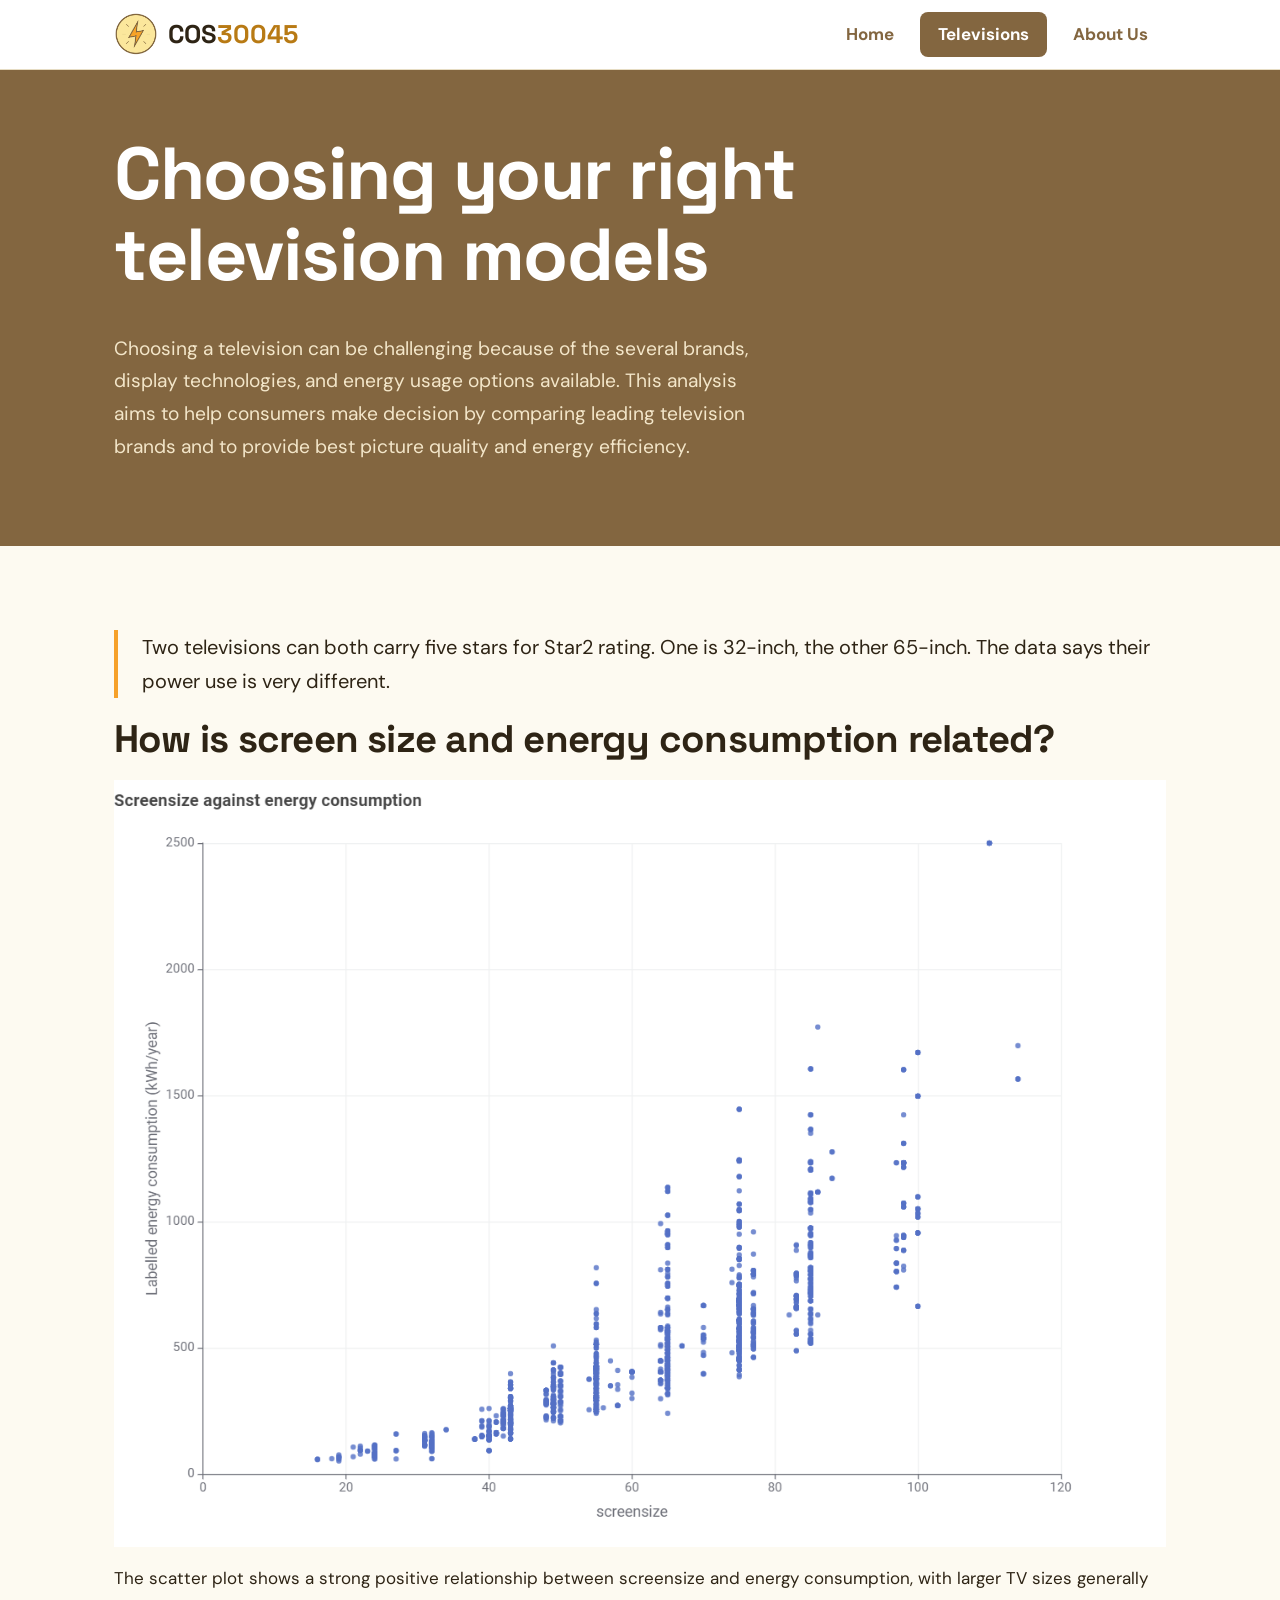
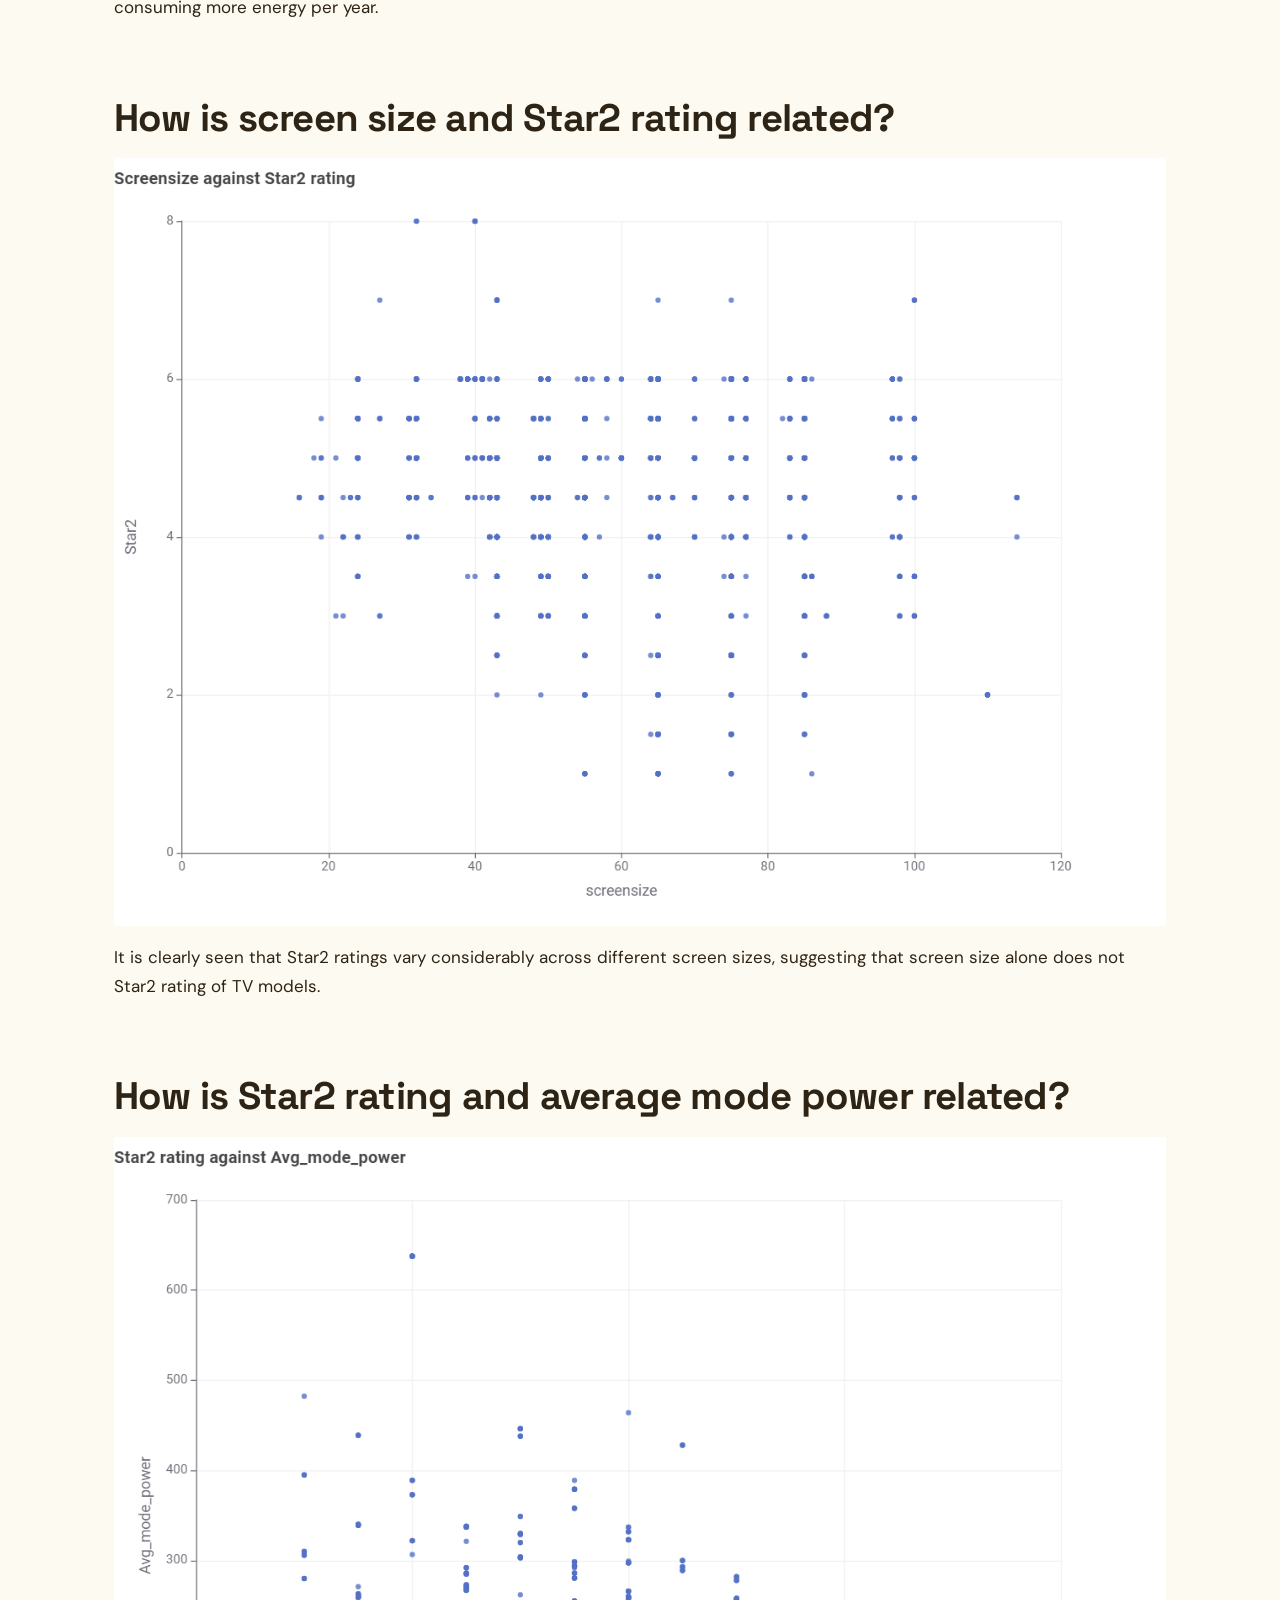
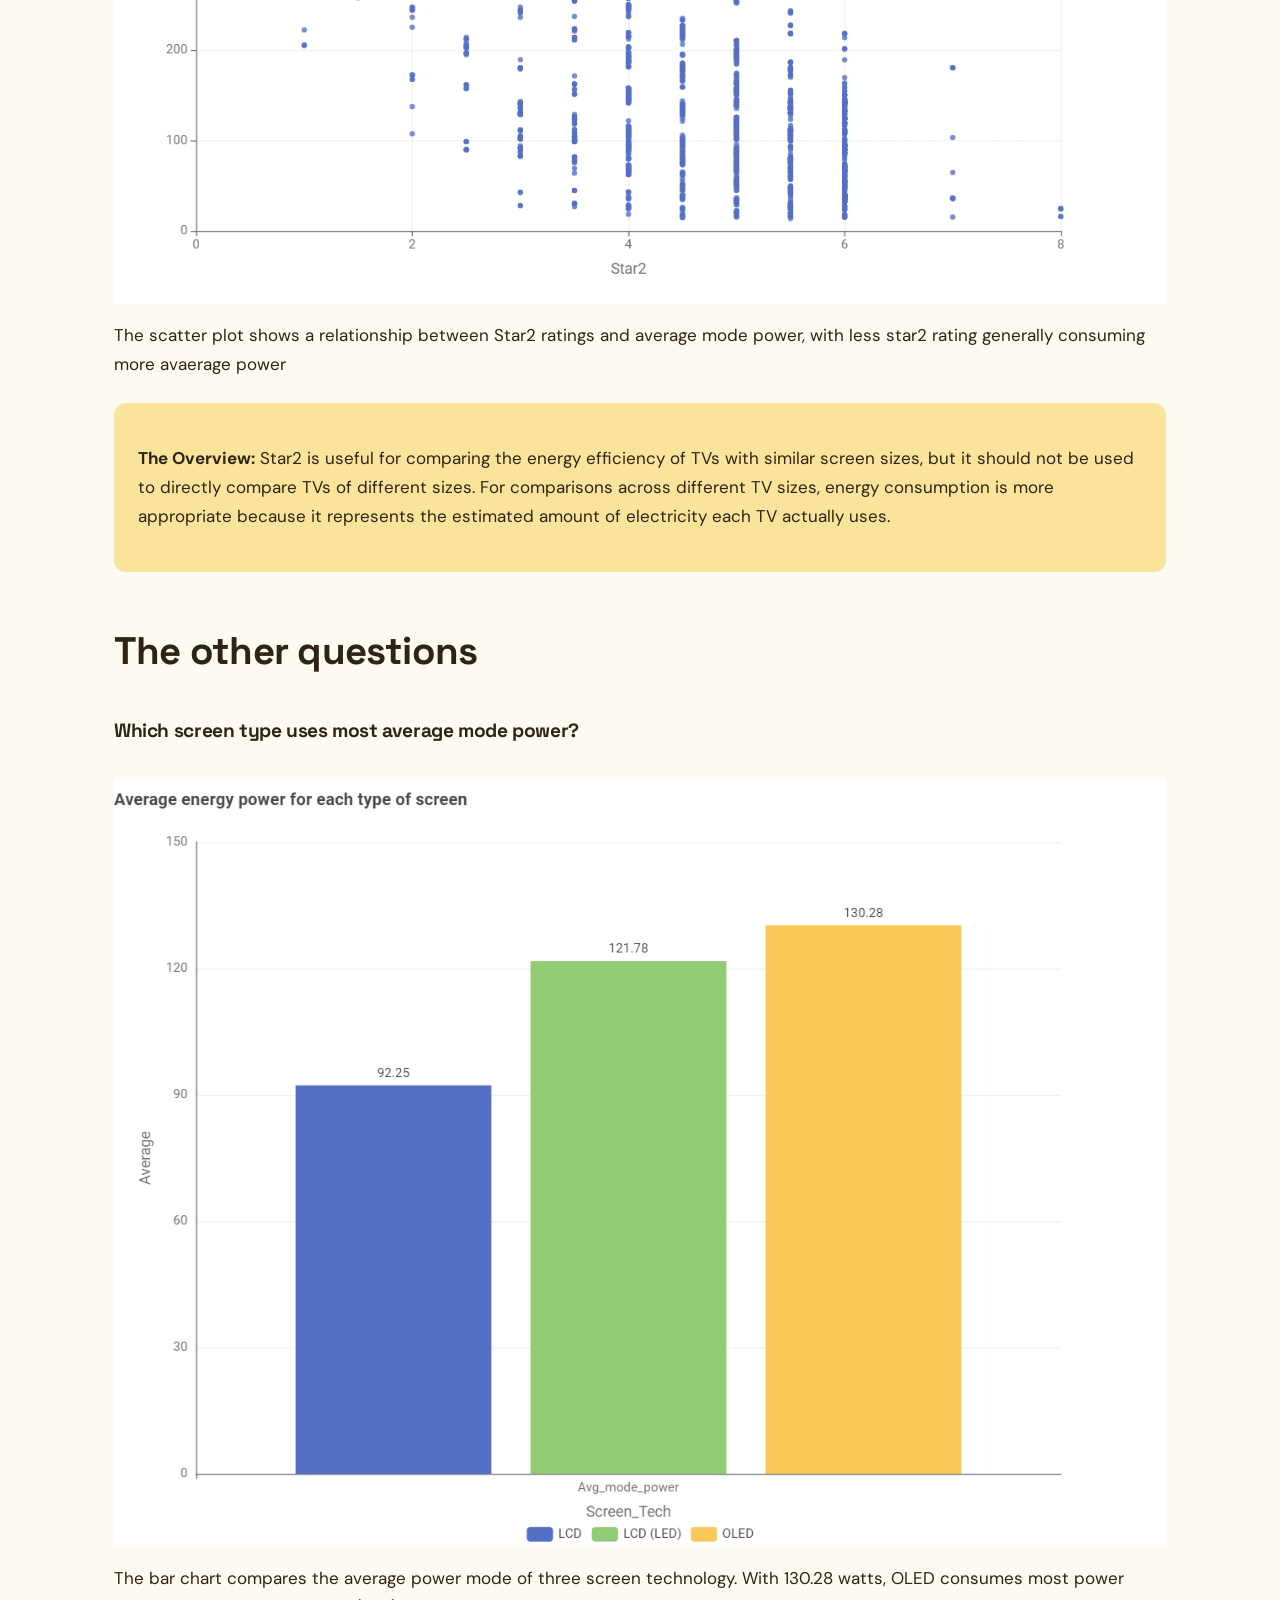
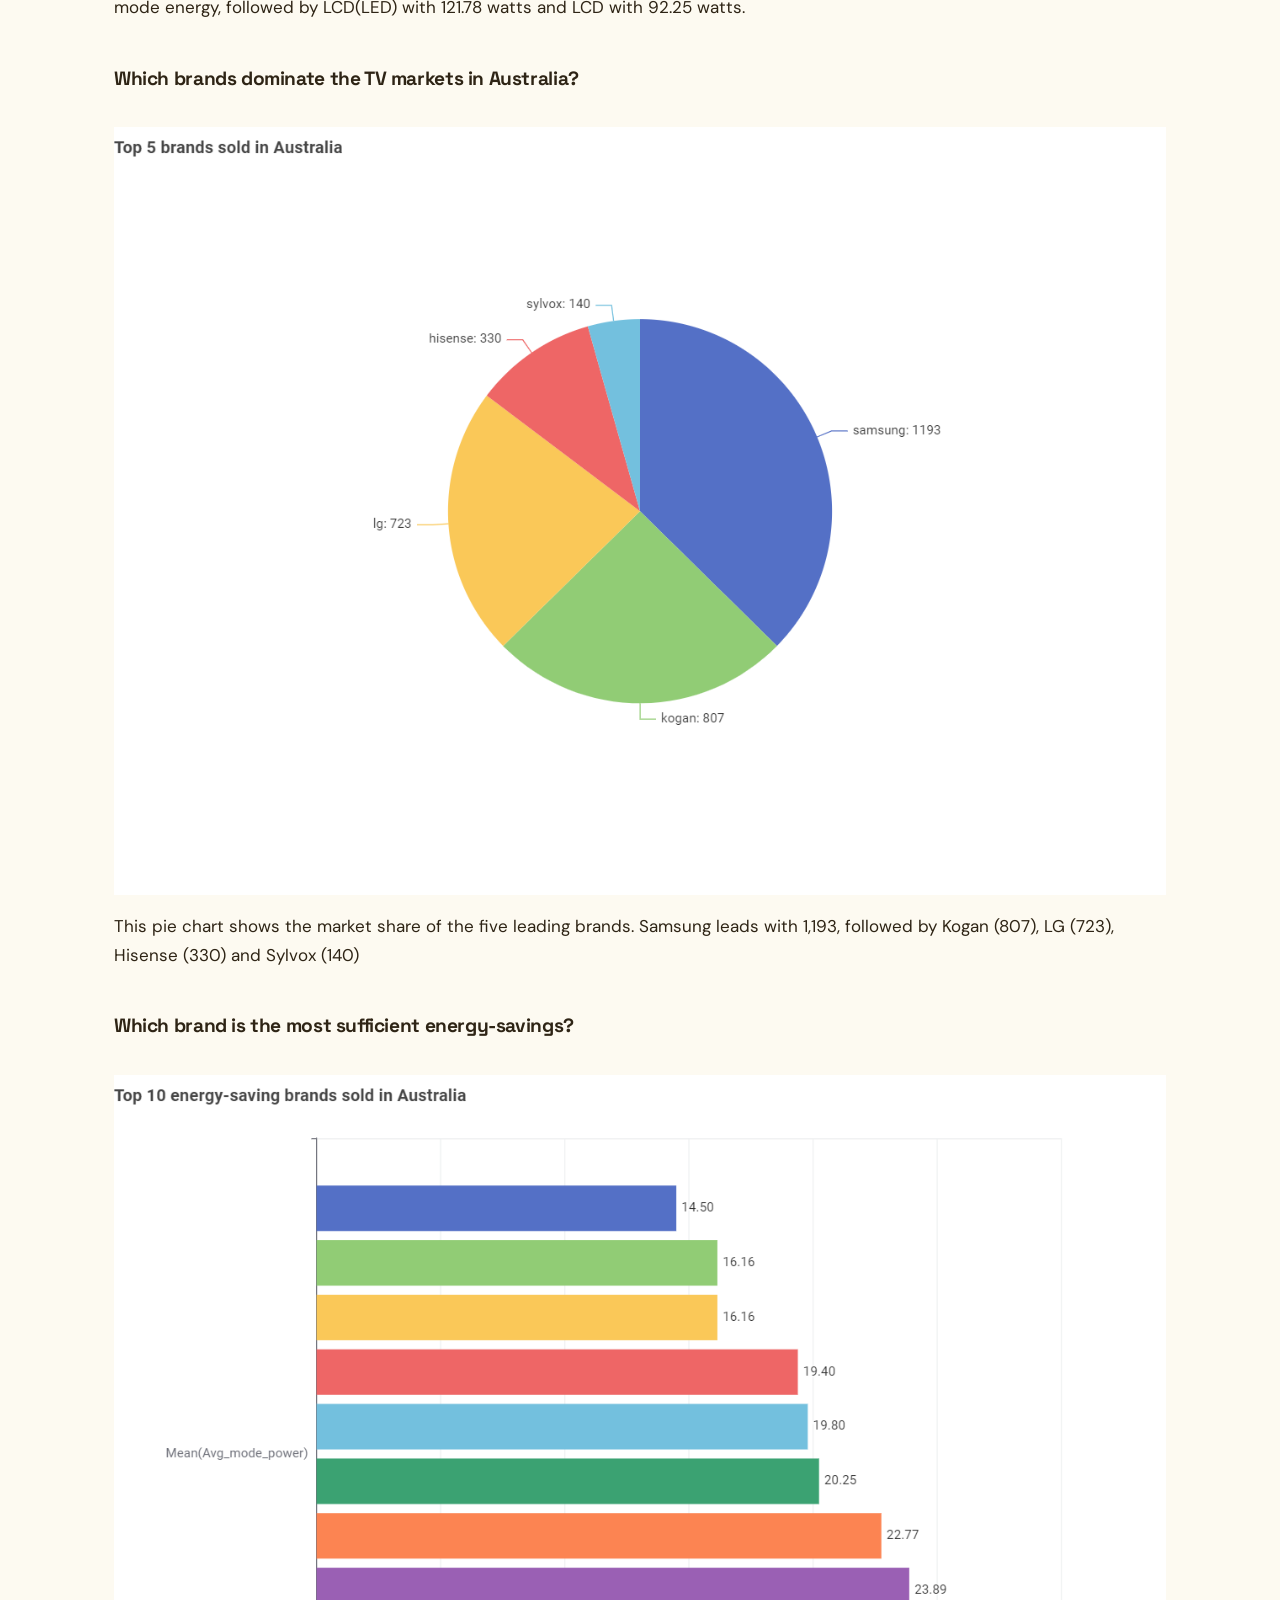
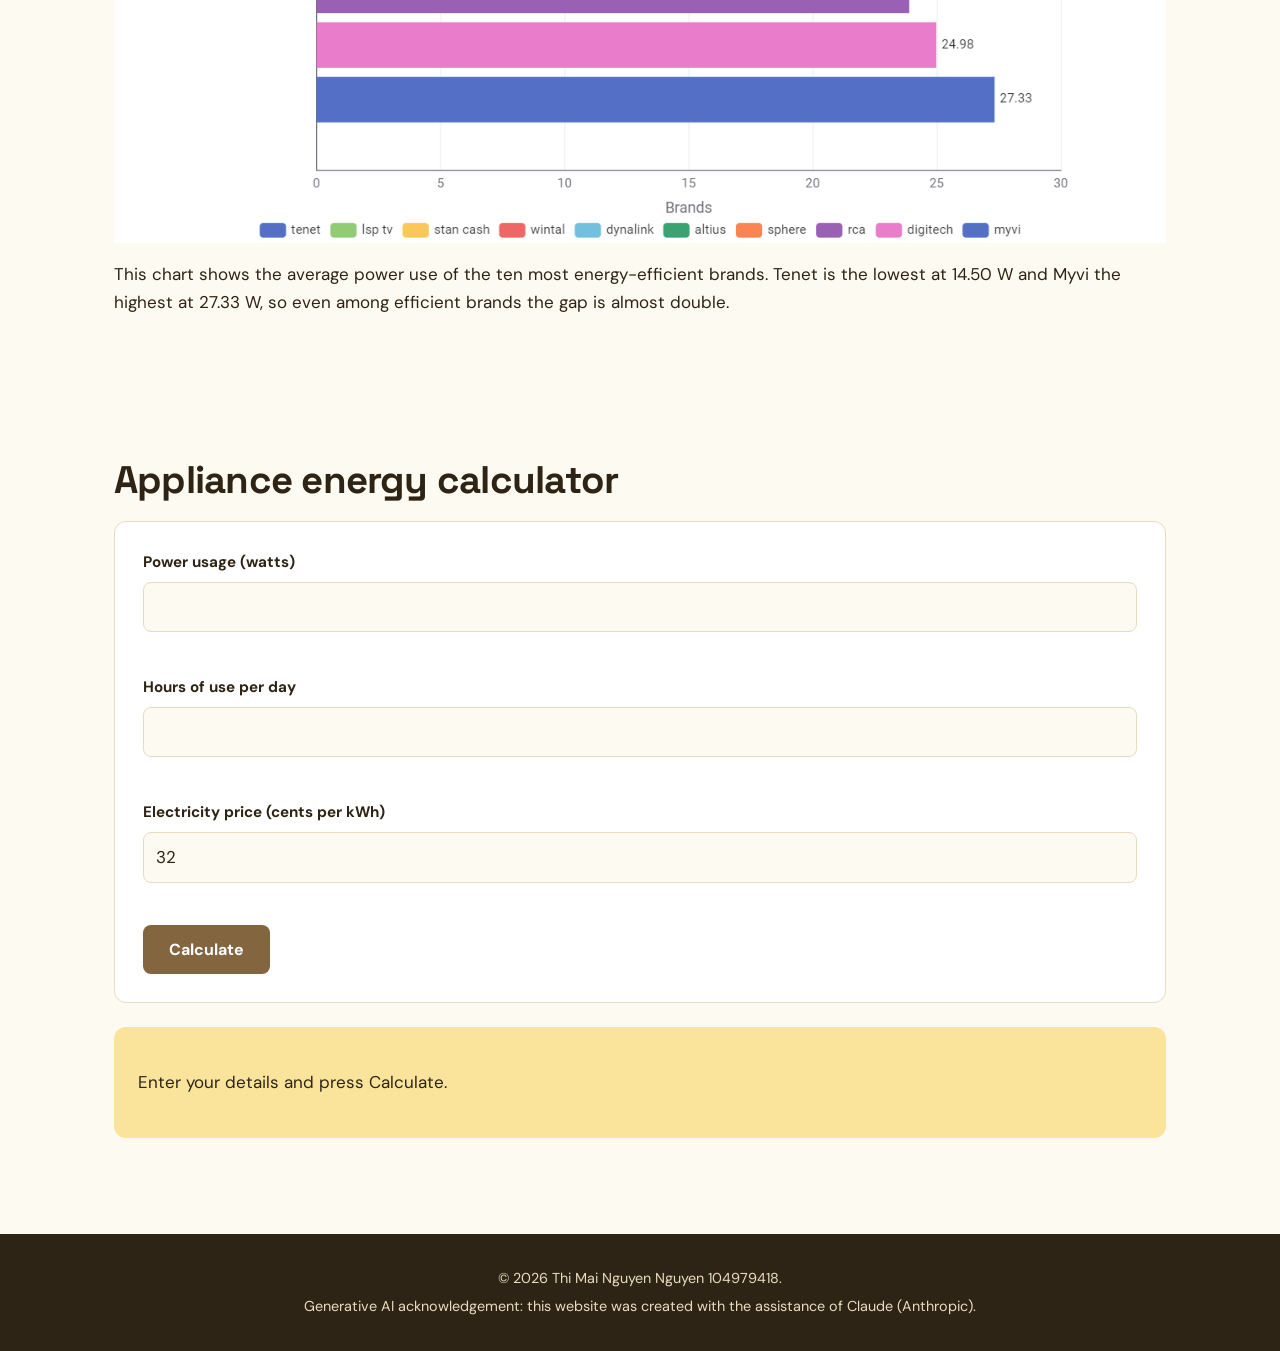
==== televisions.html @ c3854132 "complete demo 1" ====
<!DOCTYPE html>
<html lang="en">

<head>
    <meta charset="utf-8">
    <meta name="viewport" content="width=device-width,initial-scale=1">
    <title>Televisions | COS30045</title>
    <link rel="icon" href="assets/img/PowerIcon.svg">
    <link rel="preconnect" href="https://fonts.googleapis.com">
    <link
        href="https://fonts.googleapis.com/css2?family=DM+Sans:wght@400;500;700&family=Space+Grotesk:wght@600;700&display=swap"
        rel="stylesheet">
    <link rel="stylesheet" href="assets/css/style.css">
</head>

<body>
    <header class="site-header">
        <nav class="nav" aria-label="Main">
            <a class="logo" href="index.html"><img src="assets/img/PowerIcon.png" alt="" width="44"
                    height="44"><span>COS<b>30045</b></span></a>
            <ul>
                <li><a href="index.html">Home</a></li>
                <li><a href="televisions.html" class="active" aria-current="page">Televisions</a></li>
                <li><a href="about.html">About Us</a></li>
            </ul>
        </nav>
    </header>
    <main>
        <section class="page-hero">
            <div class="wrap">
                <h1>Choosing your right <br> television models</h1>
                <p class="lead">Choosing a television can be challenging because of the several brands, display technologies, 
                    and energy usage options available. This analysis aims to help consumers make decision by comparing 
                    leading television brands and to provide best picture quality and energy efficiency.</p>
            </div>
        </section>

        <section class="wrap block television-analysis">
            <p class="pull">Two televisions can both carry five stars for Star2 rating. One is 32-inch, the other 65-inch. The data says
                their power use is very different.</p>

            <h2> How is screen size and energy consumption related?</h2>

            <img
            src="assets/img/q1.png"
            alt="Scatter plot showing relationship between screensize and energy consumption"
            />

            <p>The scatter plot shows a strong positive relationship between screensize and energy consumption, 
                with larger TV sizes generally consuming more energy per year.</p>
            <br>
            <br>


            <h2> How is screen size and Star2 rating related?</h2>
            <img
            src="assets/img/q2.png"
            alt="Scatter plot showing relationship between screensize and Star2 rating"
            />
            <p>It is clearly seen that Star2 ratings vary considerably 
                across different screen sizes, suggesting that screen size alone does not Star2 rating of TV models.</p>
            <br>
            <br>

            <h2> How is Star2 rating and average mode power related?</h2>
            <img
            src="assets/img/q3.png"
            alt="Scatter plot showing relationship between mode power related and Star2 rating"
            />
            <p>The scatter plot shows a relationship between Star2 ratings and average mode power, 
                with less star2 rating generally consuming more avaerage power</p>

            <div class="results" id="overview-results" aria-live="polite">
                <p><b>The Overview:</b>
                    Star2 is useful for comparing the energy efficiency of TVs with similar screen sizes,
                     but it should not be used to directly compare TVs of different sizes. 
                     For comparisons across different TV sizes, energy consumption is 
                     more appropriate because it represents the estimated amount of electricity each TV actually uses.</p>
            </div>
            <br>
            <br>
            

            <h2> The other questions</h2>
            <br>

            <h3> Which screen type uses most average mode power?</h3>
            <br>
            <img
            src="assets/img/q4.png"
            alt="The bar chart showing the average mode power of three sceen types"
            />
            <p>The bar chart compares the average power mode of three screen technology.
                With 130.28 watts, OLED consumes most power mode energy, followed by LCD(LED) with 121.78 watts
                and LCD with 92.25 watts.
            </p>
            <br>

            <h3> Which brands dominate the TV markets in Australia?</h3>
            <br>
            <img
            src="assets/img/q5.png"
            alt="Top 5 brands sold in Australia"
            />
            <p>This pie chart shows the market share of the five leading brands. 
                Samsung leads with 1,193, followed by Kogan (807), LG (723), Hisense (330) and Sylvox (140) </p>
            <br>

            <h3> Which brand is the most sufficient energy-savings?</h3>
            <br>
            <img
            src="assets/img/q6.png"
            alt="Top 10 energy-saving brand in Autralia"
            />
            <p>This chart shows the average power use of the ten most energy-efficient brands. 
                Tenet is the lowest at 14.50 W and Myvi the highest at 27.33 W, so even among efficient brands the gap is almost double.</p>
            <br>
             
        </section>


        <section class="wrap block" id="calc">
            <h2>Appliance energy calculator</h2>

            <form id="calc-form" class="calc" novalidate>
                <div class="field"><label for="watts">Power usage (watts)</label><input id="watts" type="number" min="0"
                        step="any" inputmode="decimal"><small class="err" id="watts-err"></small>
                </div>

                <div class="field"><label for="hours">Hours of use per day</label><input id="hours" type="number"
                        min="0" max="24" step="any" inputmode="decimal"><small class="err" id="hours-err"></small>
                </div>

                <div class="field"><label for="price">Electricity price (cents per kWh)</label><input id="price"
                        type="number" min="0" step="any" value="32" inputmode="decimal"><small class="err"
                        id="price-err"></small>
                </div>
                        
                <button class="btn" type="submit">Calculate</button>
            </form>

            <div class="results" id="results" aria-live="polite">
                <p>Enter your details and press Calculate.</p>
            </div>

        </section>

    </main>

    <footer class="site-footer">
        <p>&copy; <span id="year">2026</span> Thi Mai Nguyen Nguyen 104979418.</p>
        <p>Generative AI acknowledgement: this website was created with the assistance of Claude (Anthropic).</p>
    </footer>

    <script src="assets/js/script.js"></script>
</body>

</html>
---- assets/css/style.css ----
:root {
    --brown: #836640;
    --brown-d: #2e2415;
    --yellow: #fae49b;
    --orange: #f6a12a;
    --gold: #b87a14;
    --cream: #fdfaf1;
    --line: #e6dcc3;
    --err: #b3261e
}

* {
    box-sizing: border-box
}

html {
    scroll-behavior: smooth
}

body {
    margin: 0;
    font: 17px/1.7 "DM Sans", system-ui, sans-serif;
    color: var(--brown-d);
    background: var(--cream)
}

h1,
h2,
h3 {
    font-family: "Space Grotesk", sans-serif;
    line-height: 1.1;
    letter-spacing: -.02em;
    margin: 0 0 .5em
}

h1 {
    font-size: clamp(2.4rem, 6vw, 4.6rem)
}

h2 {
    font-size: clamp(1.7rem, 3.5vw, 2.4rem)
}

h3 {
    font-size: 1.2rem
}

a {
    color: inherit
}

:focus-visible {
    outline: 3px solid var(--orange);
    outline-offset: 3px
}

.wrap {
    max-width: 1100px;
    margin: 0 auto;
    padding: 0 24px
}

.narrow {
    max-width: 760px
}

.block {
    padding-top: 64px;
    padding-bottom: 32px
}

.site-header {
    position: sticky;
    top: 0;
    z-index: 10;
    background: #fff;
    border-bottom: 1px solid var(--line)
}

.nav {
    max-width: 1100px;
    margin: 0 auto;
    padding: 12px 24px;
    display: flex;
    align-items: center;
    justify-content: space-between;
    gap: 16px;
    flex-wrap: wrap
}

.logo {
    display: flex;
    align-items: center;
    gap: 10px;
    text-decoration: none;
    font: 700 1.6rem "Space Grotesk", sans-serif
}

.logo b {
    color: var(--gold)
}

.nav ul {
    display: flex;
    gap: 8px;
    list-style: none;
    margin: 0;
    padding: 0
}

.nav ul a {
    display: block;
    padding: 8px 18px;
    border-radius: 8px;
    text-decoration: none;
    font-weight: 700;
    color: var(--brown);
    transition: background .2s, color .2s
}

.nav ul a:hover {
    background: var(--yellow);
    color: var(--brown-d)
}

.nav ul a.active {
    background: var(--brown);
    color: #fff
}

.hero {
    background: var(--yellow);
    padding: 72px 0
}

.hero-grid {
    display: grid;
    grid-template-columns: 1.4fr 1fr;
    gap: 40px;
    align-items: center
}

.lead {
    font-size: 1.2rem;
    max-width: 34em;
    color: #5a4527
}

.disc {
    aspect-ratio: 1;
    max-width: 340px;
    margin: auto;
    border-radius: 50%;
    background: var(--brown);
    color: #fff;
    display: flex;
    flex-direction: column;
    align-items: center;
    justify-content: center;
    text-align: center;
    padding: 48px;
    box-shadow: 0 20px 50px rgba(131, 102, 64, .35)
}

.disc strong {
    font: 700 3.4rem "Space Grotesk", sans-serif
}

.disc span {
    font-size: .95rem
}

.btn {
    display: inline-block;
    background: var(--brown);
    color: #fff;
    border: 0;
    border-radius: 8px;
    padding: 14px 26px;
    font: 700 1rem "DM Sans", sans-serif;
    text-decoration: none;
    cursor: pointer;
    margin: 8px 8px 0 0;
    transition: background .2s
}

.btn:hover {
    background: var(--brown-d)
}

.btn.alt {
    background: #fff;
    color: var(--brown-d)
}

.btn.alt:hover {
    background: var(--cream)
}

.page-hero {
    background: var(--brown);
    color: #fff;
    padding: 64px 0
}

.page-hero .lead {
    color: #f3e6c9
}

.cols {
    display: grid;
    grid-template-columns: repeat(auto-fit, minmax(240px, 1fr));
    gap: 32px
}

.cols article {
    border-top: 4px solid var(--orange);
    padding-top: 16px
}

.pull {
    border-left: 4px solid var(--orange);
    padding-left: 24px;
    font-size: 1.25rem
}

.television-analysis > img {
    display: block;
    width: 100%;
    height: auto
}

.accordion {
    max-width: 760px
}

.acc-item {
    border-bottom: 1px solid var(--line)
}

.acc-btn {
    width: 100%;
    text-align: left;
    background: none;
    border: 0;
    padding: 18px 40px 18px 0;
    font: 700 1.1rem "DM Sans", sans-serif;
    color: var(--brown-d);
    cursor: pointer;
    position: relative
}

.acc-btn:hover {
    color: var(--gold)
}

.acc-btn::after {
    content: "+";
    position: absolute;
    right: 8px;
    font-size: 1.6rem;
    color: var(--orange);
    transition: transform .25s
}

.acc-btn[aria-expanded=true]::after {
    transform: rotate(45deg)
}

.acc-panel {
    padding: 0 0 18px;
    color: #5a4527
}

.acc-panel[hidden] {
    display: none
}

.calc {
    display: grid;
    grid-template-columns: 1fr;
    gap: 20px 24px;
    background: #fff;
    border: 1px solid var(--line);
    border-radius: 12px;
    padding: 28px;
    align-items: start
}

.field {
    display: flex;
    flex-direction: column;
    gap: 6px;
    min-width: 0
}

label {
    font-weight: 700;
    font-size: .95rem
}

input,
select {
    font: inherit;
    padding: 10px 12px;
    border: 1.5px solid var(--line);
    border-radius: 8px;
    background: var(--cream);
    color: var(--brown-d)
}

input.invalid {
    border-color: var(--err)
}

.err {
    color: var(--err);
    min-height: 1.2em;
    font-size: .85rem
}

.calc .btn {
    grid-column: 1;
    justify-self: start;
    align-self: end;
    margin: 0
}

.results {
    margin-top: 24px;
    background: var(--yellow);
    border-radius: 12px;
    padding: 24px
}

.results dl {
    display: grid;
    grid-template-columns: repeat(auto-fit, minmax(180px, 1fr));
    gap: 16px;
    margin: 0
}

.results dl div {
    display: block;
    border: 0;
    padding: 0
}

.results dt {
    font-size: .9rem;
    color: #5a4527
}

.results dd {
    margin: 0;
    font: 700 1.7rem "Space Grotesk", sans-serif
}

.about {
    display: grid;
    grid-template-columns: 1fr 1.4fr;
    gap: 48px
}

.panel {
    background: var(--orange);
    border-radius: 12px;
    padding: 32px;
    align-self: start
}

dl div {
    display: flex;
    justify-content: space-between;
    border-top: 1px solid var(--line);
    padding: 12px 0
}

dt {
    color: #7a6a50
}

dd {
    margin: 0;
    font-weight: 700
}

.site-footer {
    margin-top: 64px;
    background: var(--brown-d);
    color: #e9dcc0;
    padding: 28px 24px;
    text-align: center;
    font-size: .9rem
}

.site-footer p {
    margin: 4px 0
}

@media(max-width:760px) {

    .hero-grid,
    .about {
        grid-template-columns: 1fr
    }

    .calc .btn {
        grid-column: 1;
        justify-self: stretch
    }

    .disc {
        max-width: 260px
    }
}

@media(prefers-reduced-motion:reduce) {
    * {
        transition: none !important;
        scroll-behavior: auto !important
    }
}
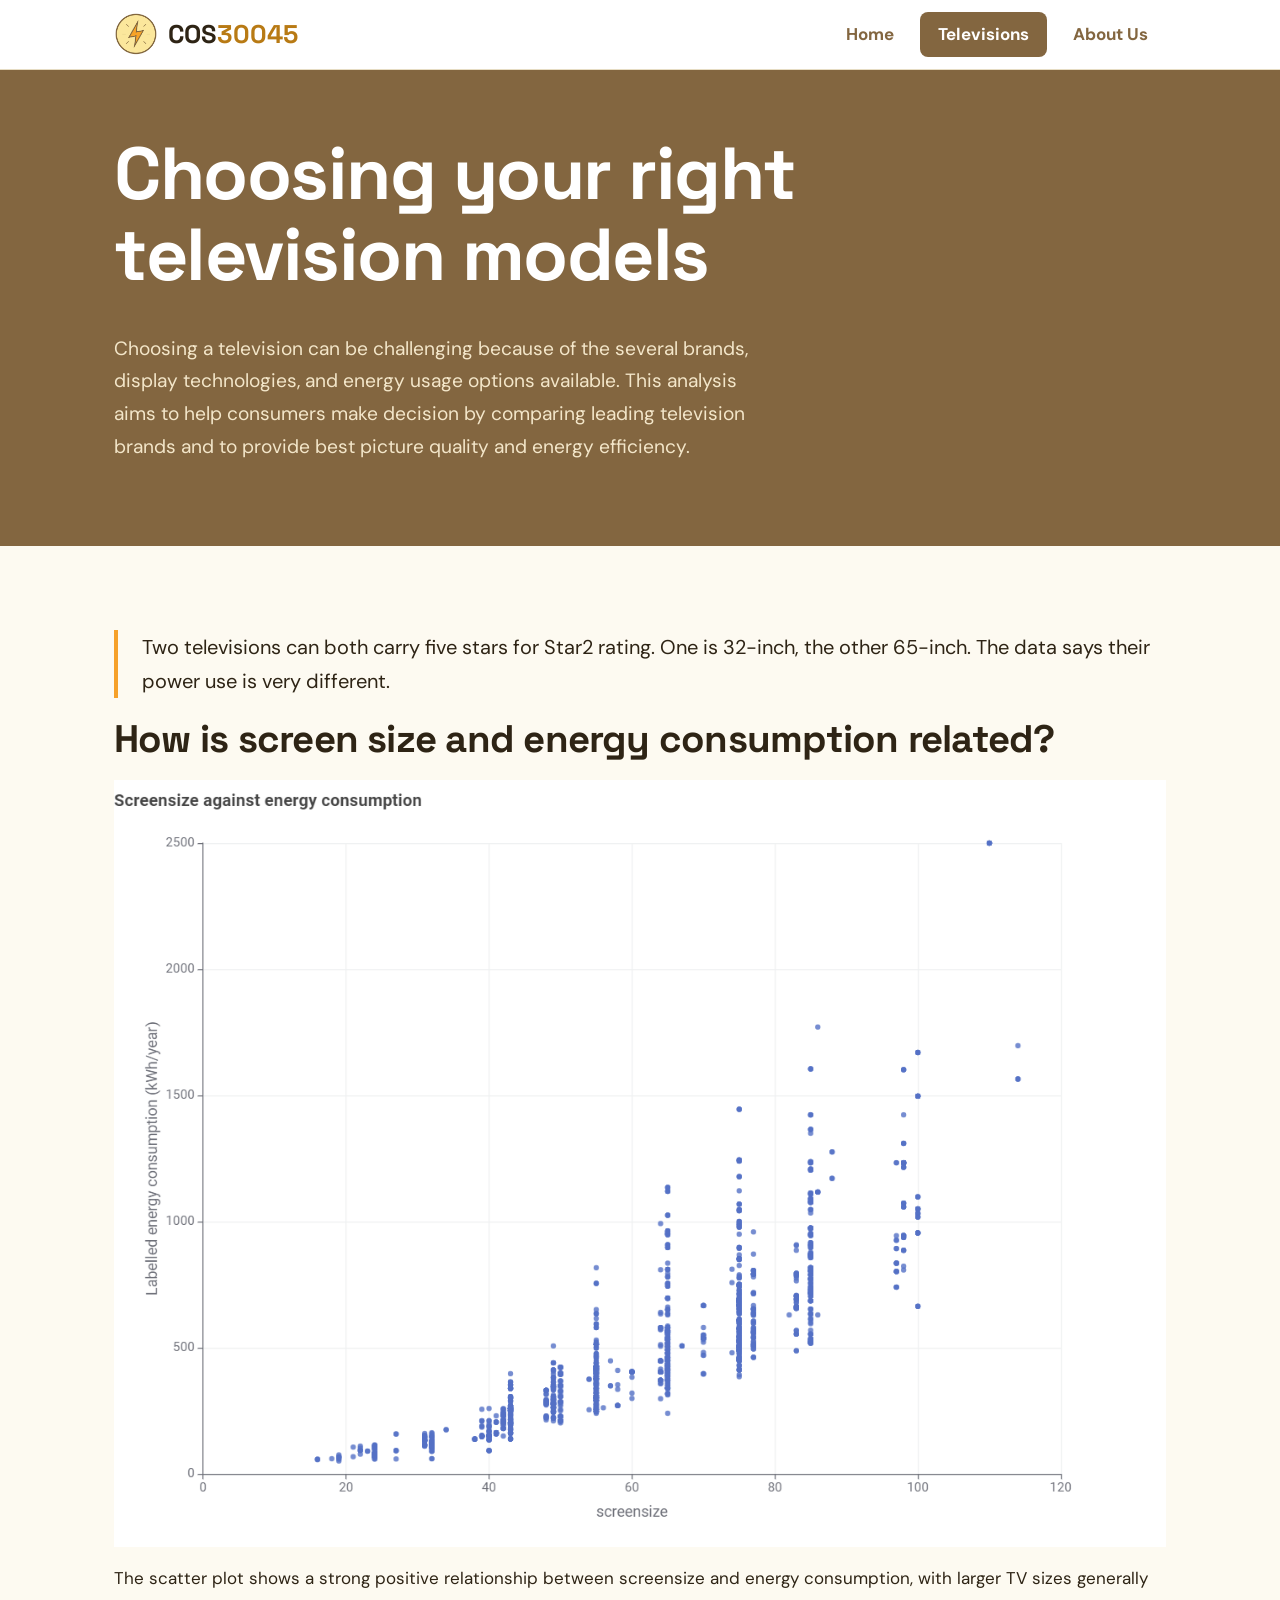
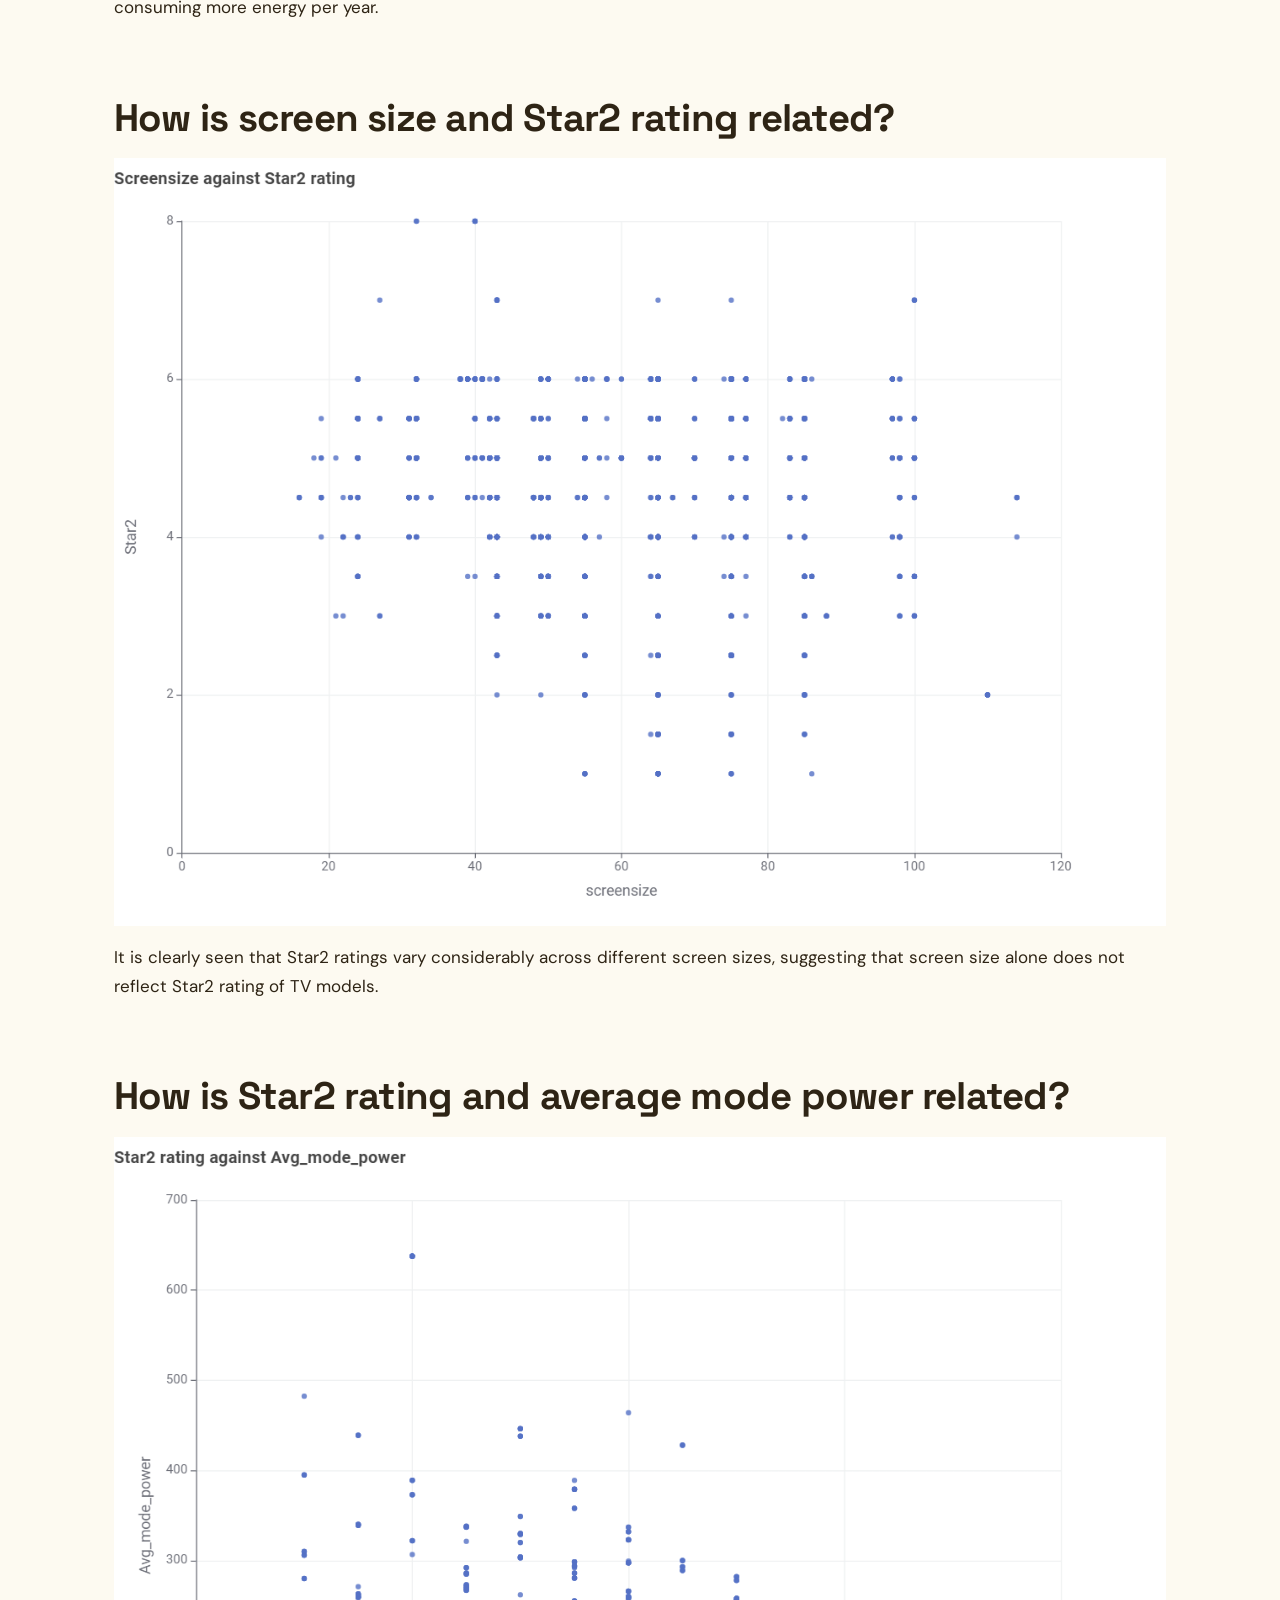
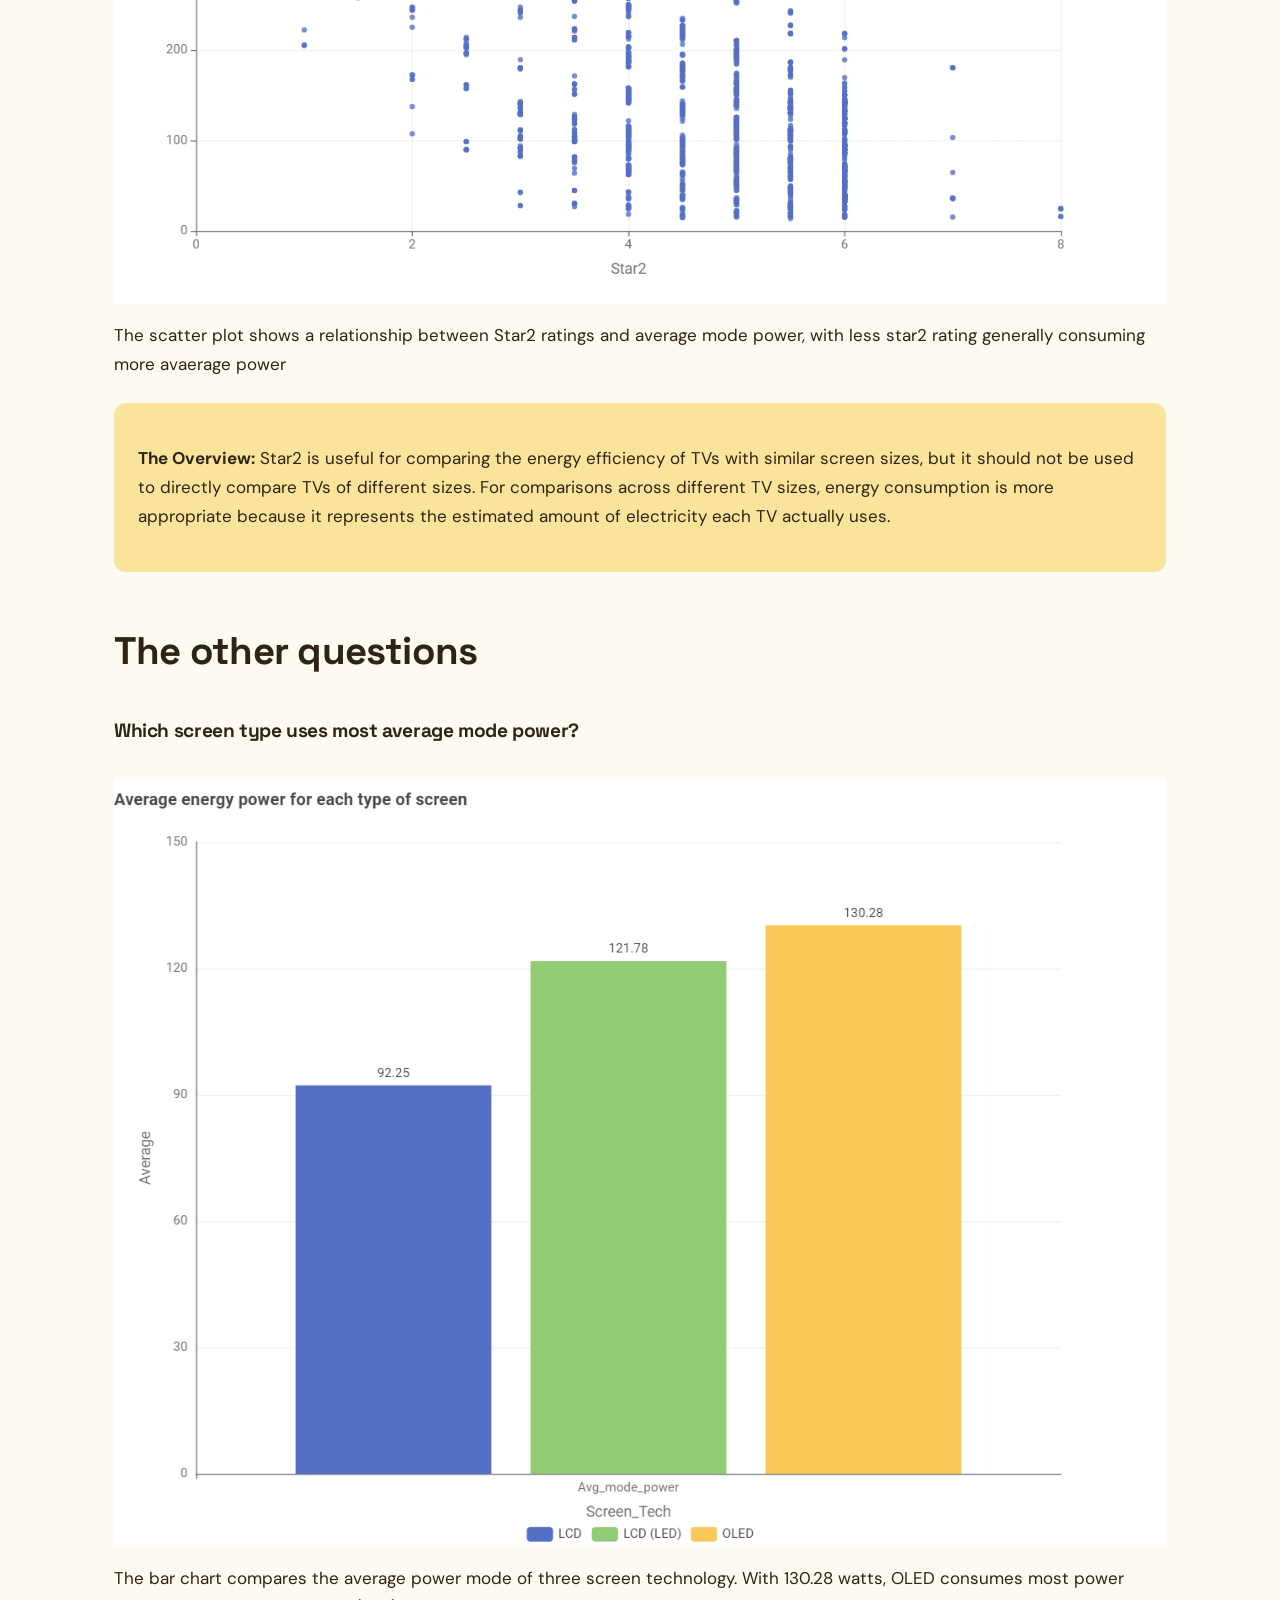
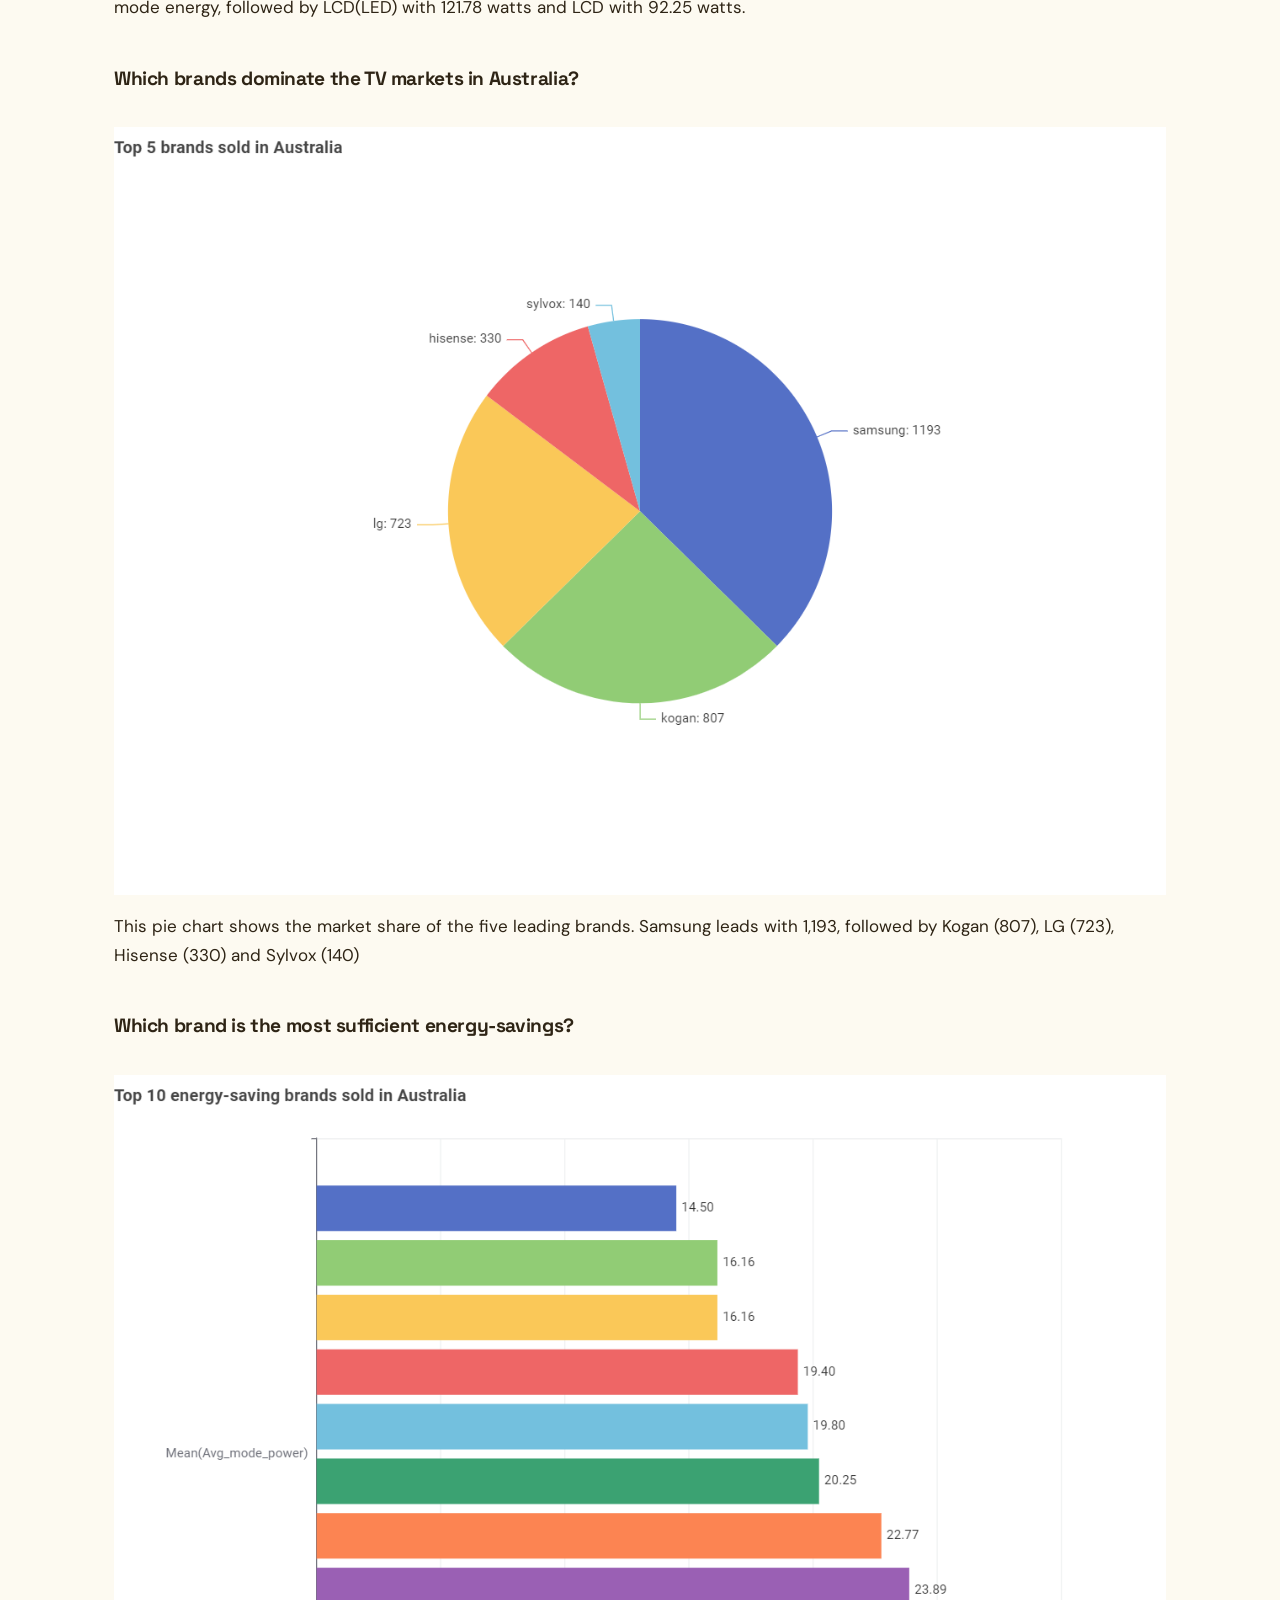
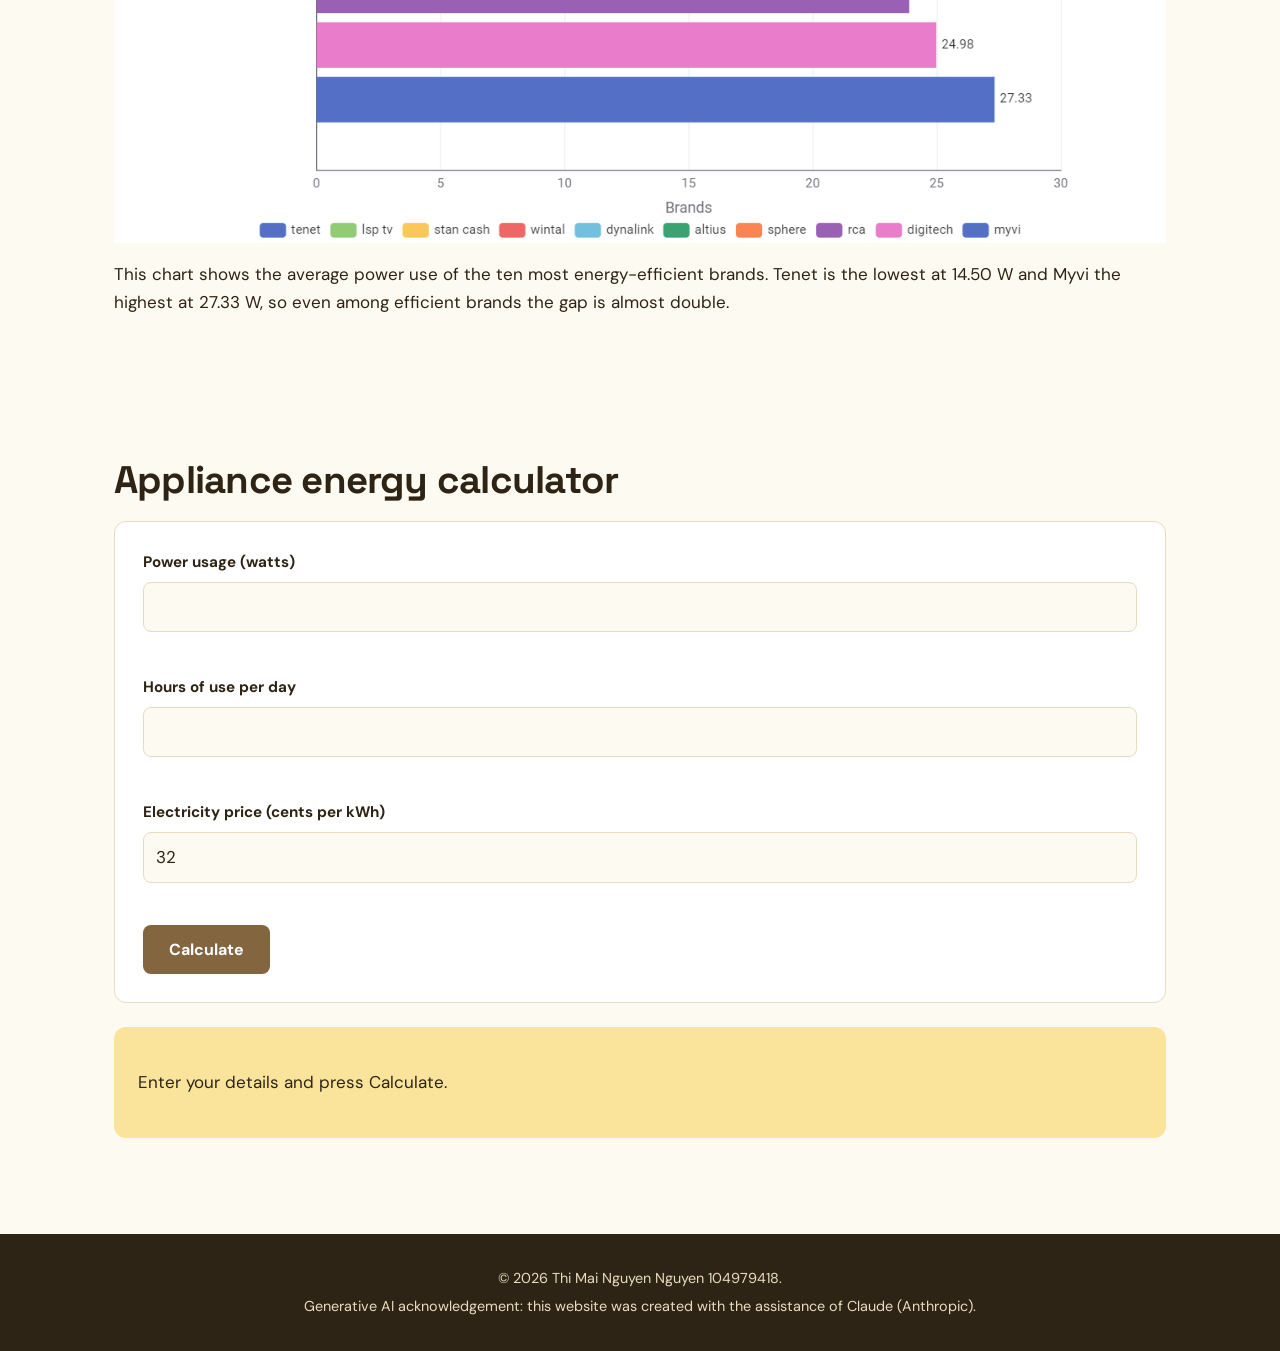
==== commit 4fb5fd6b: "fix some content of q2 in television.html" ====
--- a/televisions.html
+++ b/televisions.html
@@ -58,7 +58,7 @@
             alt="Scatter plot showing relationship between screensize and Star2 rating"
             />
             <p>It is clearly seen that Star2 ratings vary considerably 
-                across different screen sizes, suggesting that screen size alone does not Star2 rating of TV models.</p>
+                across different screen sizes, suggesting that screen size alone does not reflect Star2 rating of TV models.</p>
             <br>
             <br>
 
